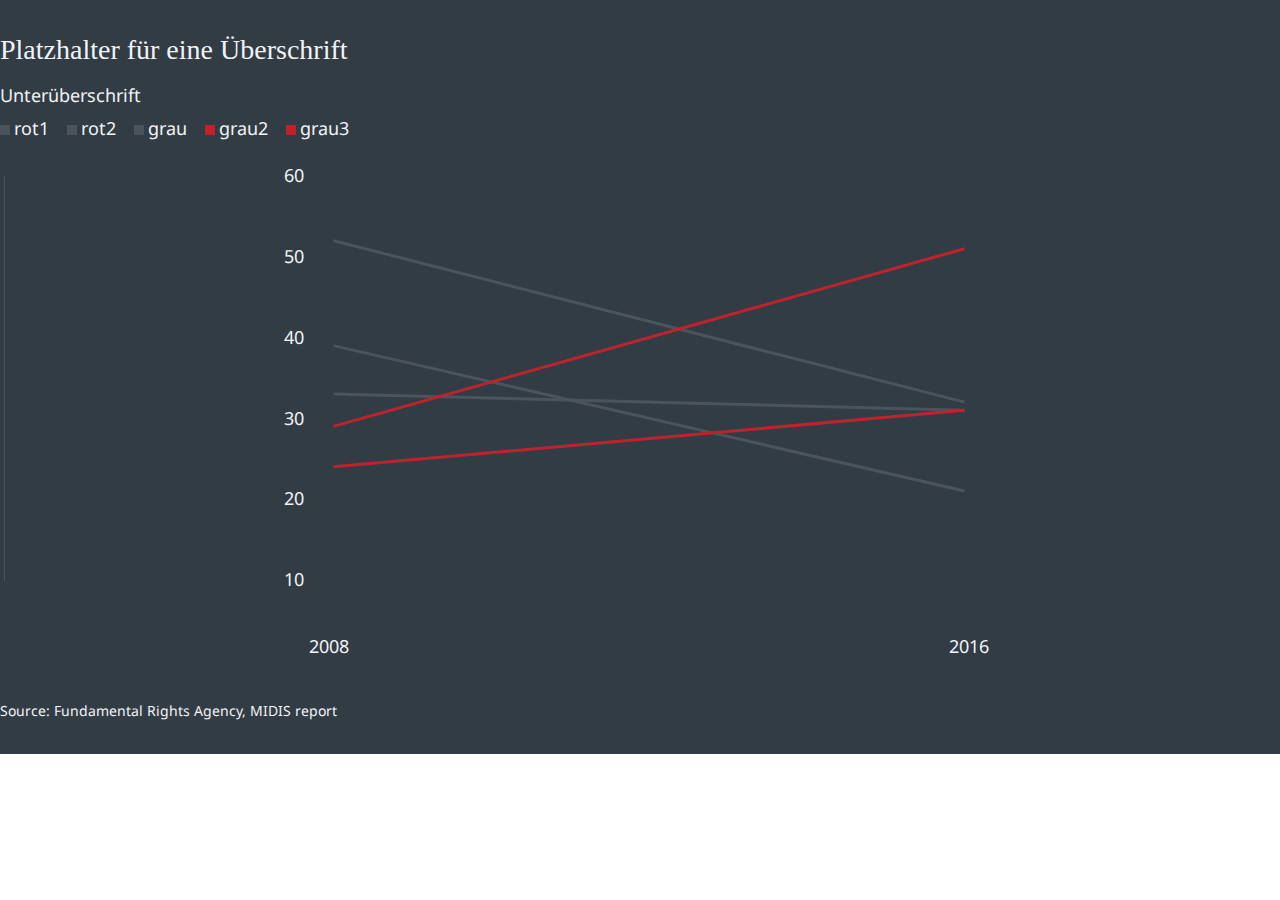
==== css/Steigungsdiagramm_Gianna.html @ 63233c36 "Add files via upload" ====
<!doctype html>
<html>

<head>
  <meta charset="utf-8">
  <title>titel</title>
  <meta name="description" content="">
  <meta name="viewport" content="width=device-width">
  <style type="text/css">
    .wrapper {
      max-width: 900px;
      margin: 0 auto;
    }
  </style>

  <!-- <link rel="stylesheet" type="text/css" href="../dist/dev/chart-tool.css"> -->
</head>

<!-- DW Chart Soup v0.0.1-0 -->
<!-- edited: Mon Jun 03 2019 13:19:12 GMT+0200 (CEST) -->
<!-- slug: Vorlage-area-diagram4Farben -->
<div class="cs-chart" data-chartid="cs-BK7KJYQjftRuZneQa">
  <script type="text/javascript">
    (function(root) {
      var data = {
  "version": "1.4.1",
  "id": "BK7KJYQjftRuZneQa",
  "heading": "Platzhalter für eine Überschrift",
  "qualifier": "Unterüberschrift",
  "source": "Source: Fundamental Rights Agency, MIDIS report",
  "tags": [],
  "chart": {
    "class": "primary",
    "hasHours": false,
    "data": "Legende,rot1,rot2,grau,grau2,grau3\n2008,29,24,52,39,33\n2016,51,31,32,21,31",
    "options": {
      "annotations": true,
      "expanded": false,
      "footer": true,
      "head": true,
      "indexed": false,
      "interpolation": "linear",
      "legend": true,
      "qualifier": true,
      "share_data": false,
      "social": false,
      "stacked": true,
      "tips": true,
      "type": "line",
      "x_axis": true,
      "y_axis": true
    },
    "x_axis": {
      "display": true,
      "scale": "ordinal",
      "ticks": "auto",
      "orient": "bottom",
      "format": "normal",
      "suffix": "",
      "nice": false
    },
    "y_axis": {
      "display": true,
      "scale": "linear",
      "ticks": "6",
      "orient": "right",
      "format": "Normal",
      "min": "10",
      "max": "60",
      "nice": false
    },
    "annotations": {
      "highlight": [],
      "range": [],
      "text": [],
      "pointer": []
    }
  }
};
      root.ChartTool = root.ChartTool || [];
      root.ChartTool.push({id: "cs-" + data.id, data: data});
      var b = document.getElementsByTagName("body")[0];
      if (!b.classList.contains("cs-charttool-init")) {
        b.classList.add("cs-charttool-init");
        var c = document.createElement("link");
        var j = document.createElement("script");
        c.href = "chart-tool-visjou.css?token=0"; c.rel = "stylesheet";
        j.src = "chart-tool-visjou.js?token=0"; j.async = true; j.defer = true;
        document.getElementsByTagName("head")[0].appendChild(c);
        document.getElementsByTagName("head")[0].appendChild(j);
      }
    })(this);
  </script>

</html>
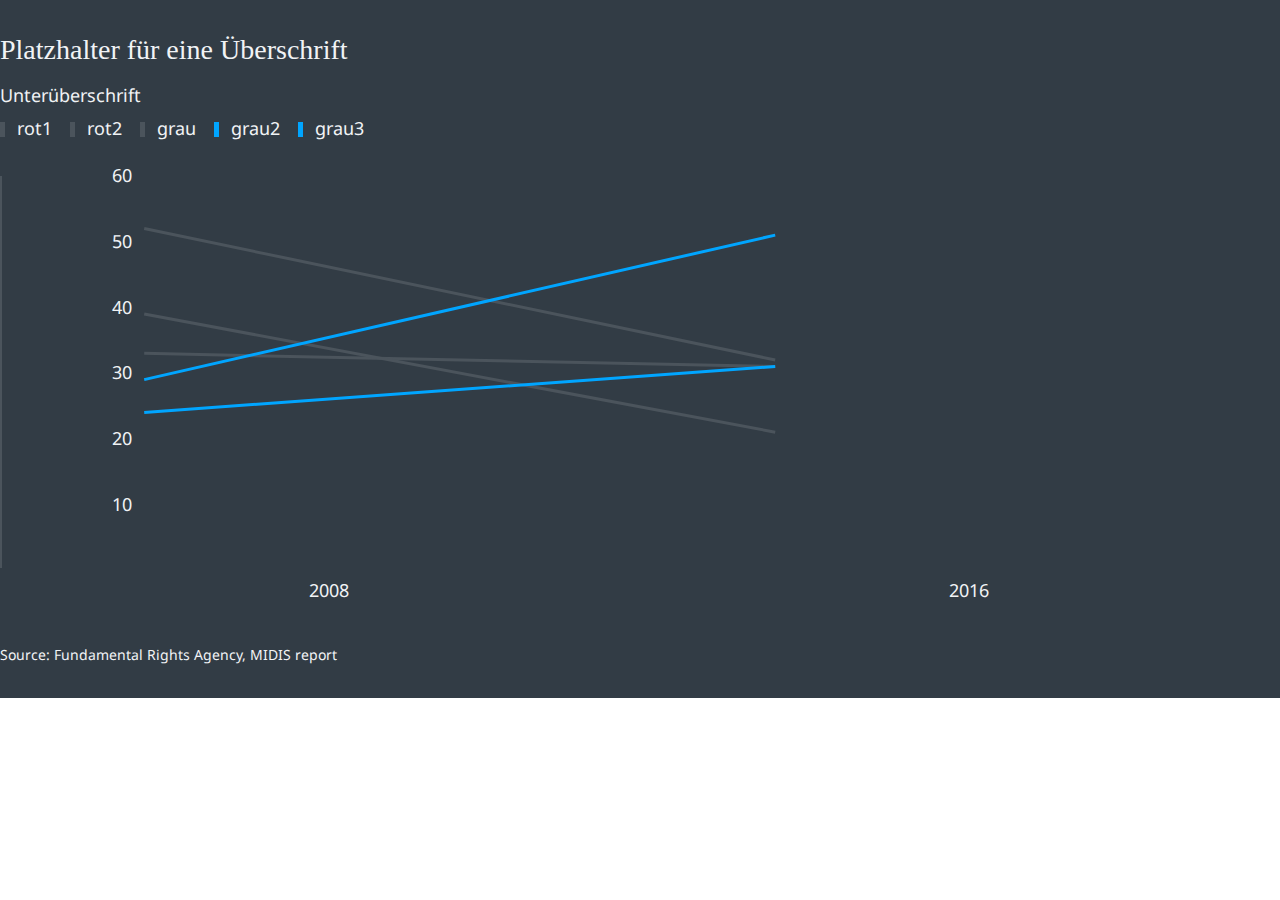
==== commit 0a7ce9fd: "* alte Version, um zu sehen, was ich verändert hatte in der XAchsenbeschriftung. Die Legende wird je" ====
--- a/css/Steigungsdiagramm_Gianna.html
+++ b/css/Steigungsdiagramm_Gianna.html
@@ -65,7 +65,7 @@
       "ticks": "6",
       "orient": "right",
       "format": "Normal",
-      "min": "10",
+      "min": "0.5",
       "max": "60",
       "nice": false
     },
